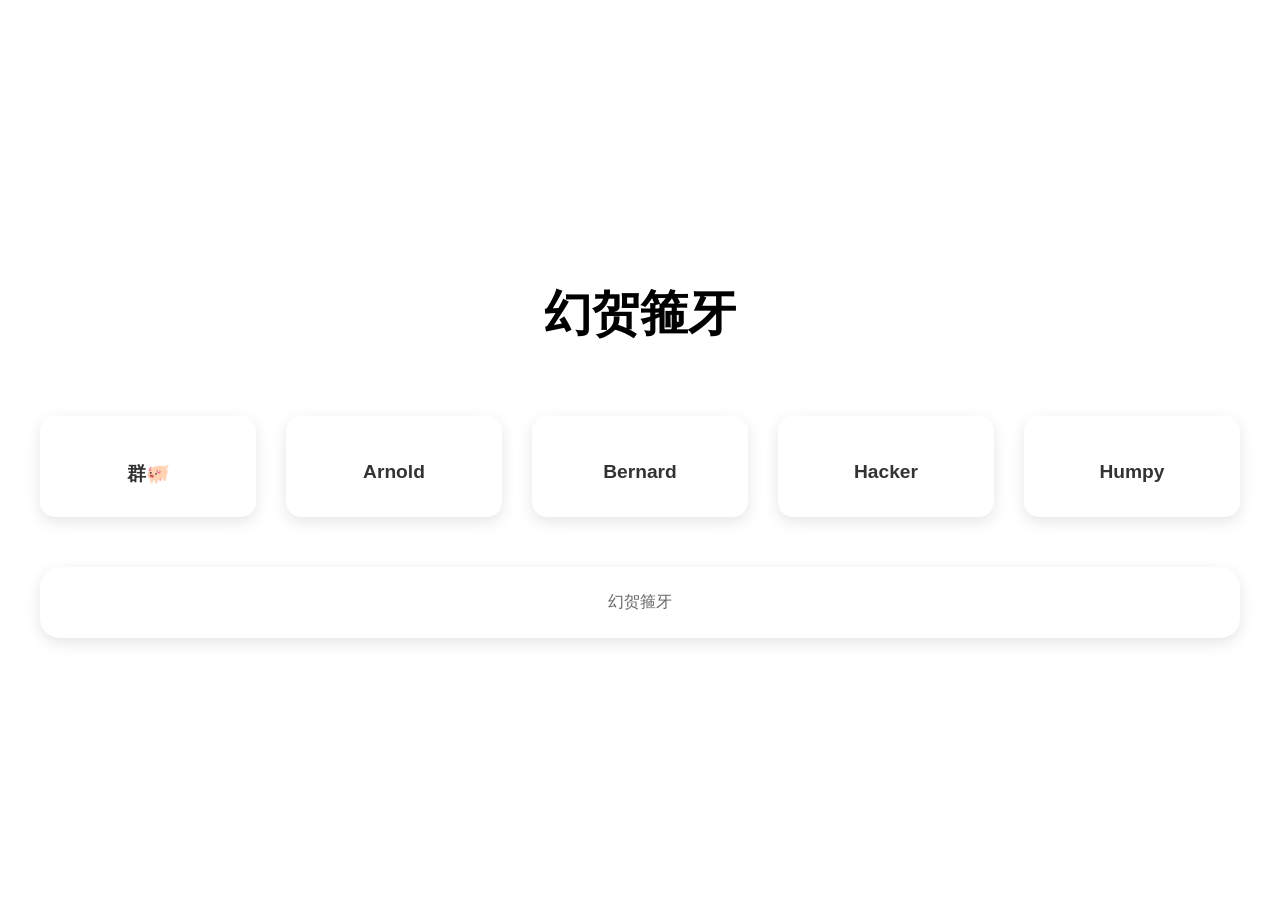
==== group/index.html @ 359fa1c1 "add group project files" ====
<!DOCTYPE html>
<html lang="zh-CN">
<head>
    <meta charset="UTF-8">
    <meta name="viewport" content="width=device-width, initial-scale=1.0">
    <title>幻贺箍牙</title>
    <style>
        * {
            margin: 0;
            padding: 0;
            box-sizing: border-box;
        }

        body {
            font-family: 'Segoe UI', Tahoma, Geneva, Verdana, sans-serif;
            background: white;
            min-height: 100vh;
            display: flex;
            justify-content: center;
            align-items: center;
            padding: 40px;
        }

        .container {
            max-width: 100%;
            width: 100%;
        }

        .group-box {
            background: white;
            border-radius: 0;
            padding: 20px 20px;
            text-align: center;
            margin-bottom: 50px;
            box-shadow: none;
        }

        .group-name {
            font-size: 3rem;
            font-weight: bold;
            color: #333;
        }

        .group-name span {
            color: black;
        }

        .members-grid {
            display: flex;
            justify-content: center;
            gap: 30px;
            margin-bottom: 50px;
            flex-wrap: nowrap;
        }

        .member-card {
            background: white;
            border-radius: 15px;
            padding: 30px 20px;
            text-align: center;
            transition: transform 0.3s, box-shadow 0.3s;
            cursor: pointer;
            box-shadow: 0 5px 15px rgba(0,0,0,0.1);
            flex: 1;
            min-width: 0;
            text-decoration: none;
            color: inherit;
            display: block;
        }

        .member-card:hover {
            transform: translateY(-5px);
            box-shadow: 0 10px 25px rgba(0,0,0,0.2);
        }

        .member-avatar {
            font-size: 3rem;
            margin-bottom: 15px;
        }

        .member-name {
            font-size: 1.2rem;
            font-weight: 600;
            color: #333;
        }

        .footer-box {
            background: white;
            border-radius: 20px;
            padding: 25px;
            text-align: center;
            box-shadow: 0 5px 15px rgba(0,0,0,0.1);
            color: #666;
            font-size: 1rem;
            width: 100%;
        }
/* ========== 手机适配 ========== */
@media (max-width: 768px) {
    body {
        padding: 20px 10px;
    }

    .group-name {
        font-size: 1.8rem;
    }

    .members-grid {
        flex-wrap: wrap;      /* 允许换行 */
        gap: 15px;
        padding: 0 10px;
    }

    .member-card {
        flex: 0 0 calc(50% - 15px);  /* 每行显示2个 */
        min-width: auto;
        padding: 20px 10px;
    }

    .member-avatar {
        font-size: 2.5rem;
    }

    .member-name {
        font-size: 1rem;
    }

    .footer-box {
        font-size: 0.8rem;
        padding: 15px;
    }
}

/* 小手机（宽度小于480px） */
@media (max-width: 480px) {
    .member-card {
        flex: 0 0 calc(50% - 10px);  /* 每行2个 */
    }

    .group-name {
        font-size: 1.5rem;
    }
}
    </style>
</head>
<body>
    <div class="container">
        <div class="group-box">
            <div class="group-name">
                <span>幻贺箍牙</span>
            </div>
        </div>

        <div class="members-grid">
            <a href="群主.html" class="member-card">
                <div class="member-avatar"></div>
                <div class="member-name">群🐖</div>
             </a>

            <a href="Arnold.html" class="member-card">
                <div class="member-avatar"></div>
                <div class="member-name">Arnold</div>
             </a>

            <a href="Bernard.html" class="member-card">
                <div class="member-avatar"></div>
                <div class="member-name">Bernard</div>
             </a>

            <a href="Hacker.html" class="member-card">
                <div class="member-avatar"></div>
                <div class="member-name">Hacker</div>
            </a>

            <a href="Humpy.html" class="member-card">
                <div class="member-avatar"></div>
                <div class="member-name">Humpy</div>
             </a>
        </div>

        <div class="footer-box">
            幻贺箍牙
        </div>
    </div>
</body>
</html>
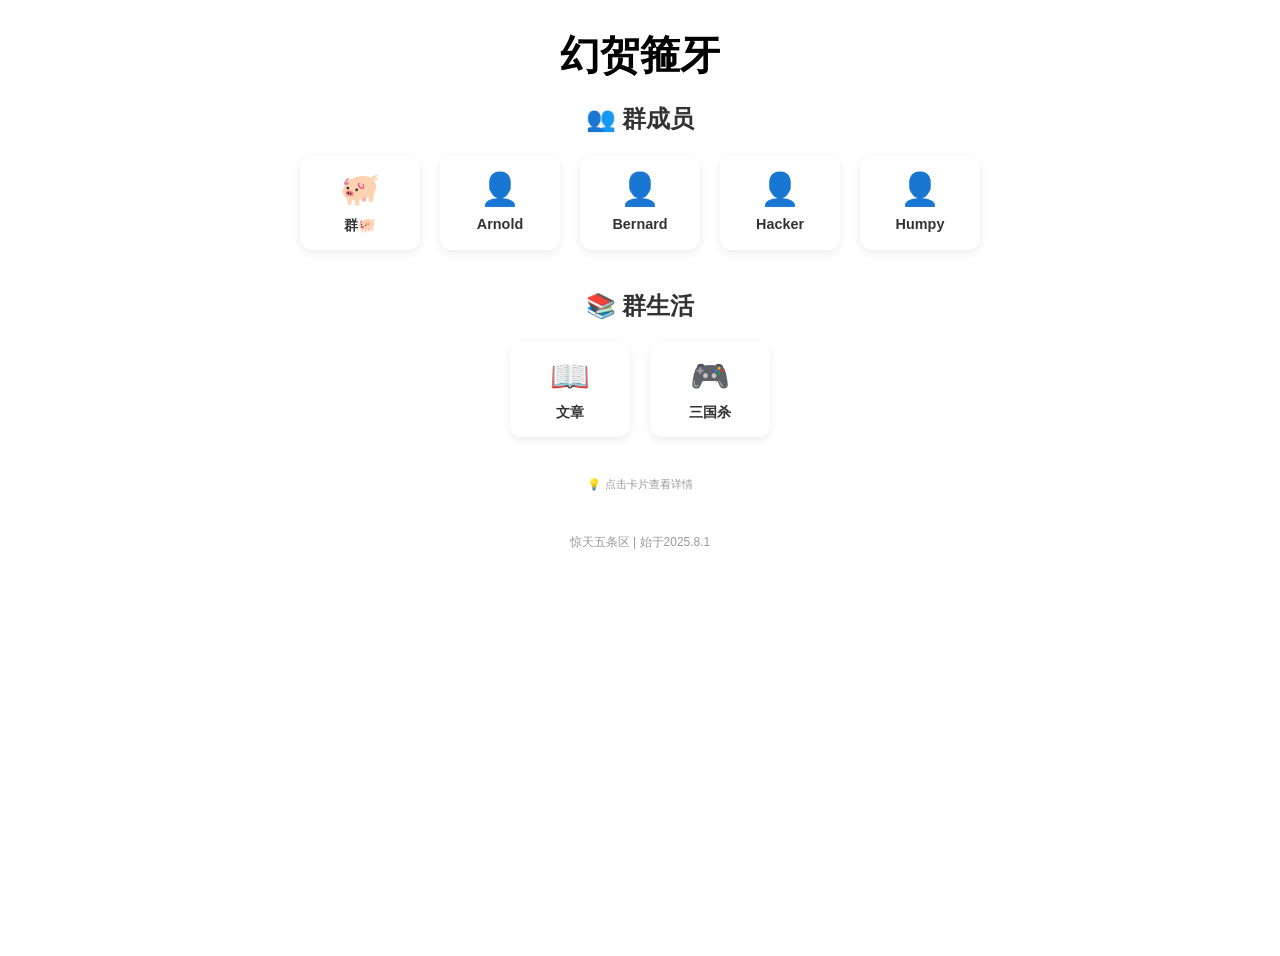
==== commit 26022faa: "上传网站文件 增加了文档和游戏的部分" ====
--- a/group/index.html
+++ b/group/index.html
@@ -1,185 +1,492 @@
-<!DOCTYPE html>
-<html lang="zh-CN">
+<!DOCTYPE html> <!--这是一个html文档，告诉浏览器用标准模式编辑-->
+<html lang="zh-CN"> <!--根标签，声明语言是中文-->
 <head>
-    <meta charset="UTF-8">
-    <meta name="viewport" content="width=device-width, initial-scale=1.0">
-    <title>幻贺箍牙</title>
-    <style>
-        * {
+    <meta charset="UTF-8"> <!--声明字符为UTF-8-->
+    <meta name="viewport" content="width=device-width, initial-scale=1.0"> <!--手机适配-->
+    <title>幻贺箍牙</title> <!--标题-->
+    <style> <!--开始写CSS-->
+        * { /* 第一块：文档声明与头部 */
+            margin: 0; /* 去掉默认外边距 */
+            padding: 0; /* 去掉默认内边距 */
+            box-sizing: border-box; /* 让宽高的计算在width内部 */
+        }
+
+        body { /* 第二块：全局样式和body */
+            font-family: 'Segoe UI', Tahoma, Geneva, Verdana, sans-serif; /* 字体 */
+            background: white;  /* 背景：白色 */
+            min-height: 100vh;  /* 最小高度：沾满整个屏幕视口 */
+            padding: 20px 40px; /* 内边距（上下20 左右40） */
+        }
+
+        /* 第三块：容器样式 */
+        .container { 
+            max-width: 1200px; /* 宽度上限 */
+            margin: 0 auto; /* 上下0，左右自动 实现水平居中 */
+            width: 100%; /* 宽度占满到上限 */
+        }
+
+        .group-name { 
+            font-size: 2.5rem; /* 字号 */
+            font-weight: bold; /* 粗体 */
+            text-align: center; /* 居中 */
+            margin-bottom: 20px; /* 下边距 */
+        }
+
+        /* 第四块：板块和卡片样式 */
+        .section {
+            margin-bottom: 40px; /* 每个板块下方留空白 */   
+        }
+
+        .section-title { 
+            font-size: 1.5rem; /* 字体 */
+            font-weight: bold; /* 粗体 */
+            text-align: center; /* 居中 */
+            margin-bottom: 20px; /* 下边距 */
+            color: #333; /* 色号 */
+        }
+
+        .grid {
+            display: flex; /* 弹性布局，使得能够排成一列 */
+            justify-content: center; /* 子元素水平居中 */
+            gap: 20px;
+            flex-wrap: wrap;
+        }
+
+        .card {
+            background: white; /* 白底 */
+            border-radius: 12px; /* 圆角12像素 */
+            padding: 15px 10px;/* 内边距（上下 左右） */
+            text-align: center; /* 文字居中 */
+            cursor: pointer; /* 鼠标悬停 */
+            flex: 1; /* 弹性放大 */
+            min-width: 80px; /* 最小宽度 */
+            max-width: 100px; /* 宽度最大值 */
+            box-shadow: 0 3px 10px rgba(0,0,0,0.08); /* 阴影效果 */
+            transition: transform 0.2s, box-shadow 0.2s;
+        }
+
+        .card:hover {
+            transform: translateY(-3px);
+            box-shadow: 0 5px 15px rgba(0,0,0,0.15);
+        }
+
+        .card-avatar {
+            font-size: 2rem; /* 头像和emoji大小 */
+            margin-bottom: 8px; /* 和下方名字之间的距离 */
+        }
+
+        .card-name {
+            font-size: 0.9rem; /* 名字字号 */
+            font-weight: 600; /* 半粗体 */
+            color: #333; /* 色号 */
+        }
+
+        /* 第五块：详情区域 - 小批注样式 */
+        .detail-section { /* 外壳容器 */
+            margin: 10px 0 30px; /* 上 左右 下 */
+            text-align: center; /* 内容居中 */
+        }
+
+        .detail-card { /* 点击后出现的卡片详情 */
+            background: #f5f5f5; /* 背景色号 */
+            padding: 8px 15px; /* 内间距 上下 左右 */
+            display: inline-flex; /* 弹性盒子 */
+            align-items: center; /* 垂直居中 */
+            justify-content: center; /* 水平居中 */
+            gap: 12px; /* 子元素间距 */
+            flex-wrap: wrap; /* 换行 */
+        }
+
+        .detail-avatar {/* 头像 */
+            width: 30px; /* 宽度 */
+            height: 30px; /* 高度 */
+            border-radius: 50%; /* 圆形 */
+            object-fit: cover; /* 裁剪方式：覆盖整个区域 */
+        }
+
+        .detail-card h1 {/* 昵称 */
+            font-size: 0.85rem; /* 字号 */
+            color: #333; /* 颜色 */
+        }
+
+        .detail-bio, /* 姓名缩写 */
+        .detail-info p { /* 学校 */
+            font-size: 0.75rem;
+            color: #666;
+        }
+
+        .close-detail { /* 关闭按钮 */
+            padding: 2px 10px; /* 内边距 */
+            background: #ddd; /* 色号 */
+            border: none; /* 无边框 */
+            border-radius: 12px; /* 圆角 */
+            cursor: pointer; /* 手动光标 */
+            font-size: 0.7rem; /* 小字号 */
+        }
+
+        .empty-detail { /* 未点击时的提示样式 */
+            color: #999; /* 色号 */
+            font-size: 0.7rem; /* 小字号 */
+            background: transparent; /* 透明背景 */
+        }
+
+        .open-pdf-btn { /* 打开PDF */
             margin: 0;
-            padding: 0;
-            box-sizing: border-box;
-        }
-
-        body {
-            font-family: 'Segoe UI', Tahoma, Geneva, Verdana, sans-serif;
-            background: white;
-            min-height: 100vh;
+            padding: 4px 12px;
+            background: #4a90d9;
+            color: white;
+            border: none;
+            border-radius: 16px;
+            cursor: pointer;
+            font-size: 0.75rem;
+            transition: background 0.2s;
+        }
+
+        .open-pdf-btn:hover {
+            background: #3a7bc8;
+        }
+
+        /* 游戏板块样式 */
+        .game-gallery {
+            background: #f5f5f5;
+            border-radius: 16px;
+            padding: 20px;
+            text-align: center;
+            display: inline-block;  /* 宽度根据内容自动撑开 */
+            width: auto;            /* 不占满整行 */
+            min-width: 200px;       /* 最小宽度 */
+        }
+
+        .game-images-grid {
             display: flex;
             justify-content: center;
+            gap: 15px;
+            flex-wrap: wrap;
+            margin-bottom: 15px;
+        }
+
+        .game-img-card {
+            cursor: pointer;
+            border-radius: 12px;
+            overflow: hidden;
+            box-shadow: 0 2px 8px rgba(0,0,0,0.1);
+            transition: transform 0.2s;
+            width: 100px;
+        }
+
+        .game-img-card:hover {
+            transform: scale(1.05);
+        }
+
+        .game-thumb {
+            width: 100%;
+            height: 80px;
+            object-fit: cover;
+            display: block;
+        }
+
+        /* 大图弹窗 */
+        .lightbox {
+            display: none;
+            position: fixed;
+            top: 0;
+            left: 0;
+            width: 100%;
+            height: 100%;
+            background: rgba(0,0,0,0.9);
+            z-index: 1000;
+            cursor: pointer;
+            justify-content: center;
             align-items: center;
-            padding: 40px;
-        }
-
-        .container {
-            max-width: 100%;
-            width: 100%;
-        }
-
-        .group-box {
-            background: white;
-            border-radius: 0;
-            padding: 20px 20px;
-            text-align: center;
-            margin-bottom: 50px;
-            box-shadow: none;
-        }
-
-        .group-name {
-            font-size: 3rem;
+        }
+
+        .lightbox-img {
+            max-width: 90%;
+            max-height: 90%;
+            border-radius: 8px;
+        }
+
+        .lightbox-close {
+            position: absolute;
+            top: 20px;
+            right: 35px;
+            color: white;
+            font-size: 40px;
             font-weight: bold;
-            color: #333;
-        }
-
-        .group-name span {
-            color: black;
-        }
-
-        .members-grid {
-            display: flex;
-            justify-content: center;
-            gap: 30px;
-            margin-bottom: 50px;
-            flex-wrap: nowrap;
-        }
-
-        .member-card {
-            background: white;
-            border-radius: 15px;
-            padding: 30px 20px;
-            text-align: center;
-            transition: transform 0.3s, box-shadow 0.3s;
             cursor: pointer;
-            box-shadow: 0 5px 15px rgba(0,0,0,0.1);
-            flex: 1;
-            min-width: 0;
-            text-decoration: none;
-            color: inherit;
-            display: block;
-        }
-
-        .member-card:hover {
-            transform: translateY(-5px);
-            box-shadow: 0 10px 25px rgba(0,0,0,0.2);
-        }
-
-        .member-avatar {
-            font-size: 3rem;
-            margin-bottom: 15px;
-        }
-
-        .member-name {
-            font-size: 1.2rem;
-            font-weight: 600;
-            color: #333;
-        }
-
+        }
+
+        /* 第六块：页脚+手机适配 */
         .footer-box {
-            background: white;
-            border-radius: 20px;
-            padding: 25px;
-            text-align: center;
-            box-shadow: 0 5px 15px rgba(0,0,0,0.1);
-            color: #666;
-            font-size: 1rem;
-            width: 100%;
-        }
-/* ========== 手机适配 ========== */
-@media (max-width: 768px) {
-    body {
-        padding: 20px 10px;
-    }
-
-    .group-name {
-        font-size: 1.8rem;
-    }
-
-    .members-grid {
-        flex-wrap: wrap;      /* 允许换行 */
-        gap: 15px;
-        padding: 0 10px;
-    }
-
-    .member-card {
-        flex: 0 0 calc(50% - 15px);  /* 每行显示2个 */
-        min-width: auto;
-        padding: 20px 10px;
-    }
-
-    .member-avatar {
-        font-size: 2.5rem;
-    }
-
-    .member-name {
-        font-size: 1rem;
-    }
-
-    .footer-box {
-        font-size: 0.8rem;
-        padding: 15px;
-    }
-}
-
-/* 小手机（宽度小于480px） */
-@media (max-width: 480px) {
-    .member-card {
-        flex: 0 0 calc(50% - 10px);  /* 每行2个 */
-    }
-
-    .group-name {
-        font-size: 1.5rem;
-    }
-}
+            background: white; /* 背景色号 */
+            border-radius: 10px; /* 圆角 */
+            padding: 12px; /* 内边距 */
+            text-align: center; /* 居中 */
+            color: #999; /* 文字色号 */
+            font-size: 0.75rem; /* 小字号 */
+            margin-top: 20px; /* 上边距 */
+        }
+
+        /* 手机适配 */
+        @media (max-width: 768px) {
+            body {
+                padding: 15px; /* 上下内边距 */
+            }
+            .group-name {
+                font-size: 1.8rem; /* 群名称缩小 */
+            }
+            .section-title {
+                font-size: 1.2rem; /* 板块标题缩小 */
+            }
+            .card {
+                max-width: 70px; /* 卡片更窄 */
+                padding: 10px 5px;/* 内边距缩小 */
+            }
+            .card-avatar {
+                font-size: 1.5rem; /* 头像缩小 */
+            }
+            .card-name {
+                font-size: 0.7rem;/* 名字字号缩小 */
+            }
+            .detail-card {
+                padding: 5px 12px; /* 详情内边距缩小 */
+                gap: 8px; /* 间距缩小 */
+            }
+            .game-img-card {
+                width: 70px;
+            }
+            .game-thumb {
+                height: 60px;
+            }
+        }
     </style>
 </head>
-<body>
-    <div class="container">
-        <div class="group-box">
-            <div class="group-name">
-                <span>幻贺箍牙</span>
+
+<body> <!--第七块：HTML部分-->
+    <!--容器第一层-->
+    <div class="container"> 
+        <!--容器第二层-->
+        <div class="group-name">幻贺箍牙</div> <!--群名称--> 
+
+        <!-- 群成员 -->
+        <div class="section">
+            <div class="section-title">👥 群成员</div>
+            <div class="grid">
+                <div class="card" data-type="member" data-id="owner">
+                    <div class="card-avatar">🐖</div>
+                    <div class="card-name">群🐖</div>
+                </div>
+                <div class="card" data-type="member" data-id="arnold">
+                    <div class="card-avatar">👤</div>
+                    <div class="card-name">Arnold</div>
+                </div>
+                <div class="card" data-type="member" data-id="bernard">
+                    <div class="card-avatar">👤</div>
+                    <div class="card-name">Bernard</div>
+                </div>
+                <div class="card" data-type="member" data-id="hacker">
+                    <div class="card-avatar">👤</div>
+                    <div class="card-name">Hacker</div>
+                </div>
+                <div class="card" data-type="member" data-id="humpy">
+                    <div class="card-avatar">👤</div>
+                    <div class="card-name">Humpy</div>
+                </div>
             </div>
         </div>
 
-        <div class="members-grid">
-            <a href="群主.html" class="member-card">
-                <div class="member-avatar"></div>
-                <div class="member-name">群🐖</div>
-             </a>
-
-            <a href="Arnold.html" class="member-card">
-                <div class="member-avatar"></div>
-                <div class="member-name">Arnold</div>
-             </a>
-
-            <a href="Bernard.html" class="member-card">
-                <div class="member-avatar"></div>
-                <div class="member-name">Bernard</div>
-             </a>
-
-            <a href="Hacker.html" class="member-card">
-                <div class="member-avatar"></div>
-                <div class="member-name">Hacker</div>
-            </a>
-
-            <a href="Humpy.html" class="member-card">
-                <div class="member-avatar"></div>
-                <div class="member-name">Humpy</div>
-             </a>
+        <!-- 群生活 -->
+        <div class="section">
+            <div class="section-title">📚 群生活</div>
+            <div class="grid">
+                <!-- 文章卡片 -->
+                <div class="card" data-type="life" data-id="text">
+                    <div class="card-avatar">📖</div>
+                    <div class="card-name">文章</div>
+                </div>
+
+                <!-- 游戏相册卡片 -->
+                <div class="card" data-type="game" data-id="game">
+                    <div class="card-avatar">🎮</div>
+                    <div class="card-name">三国杀</div>
+                </div>
+            </div>
         </div>
 
-        <div class="footer-box">
-            幻贺箍牙
+        <!-- 详情展示区 -->
+        <div class="detail-section" id="detailSection">
+            <div class="empty-detail">💡 点击卡片查看详情</div>
         </div>
+
+        <div class="footer-box">惊天五条区 | 始于2025.8.1</div>
     </div>
+
+    <script><!-- 第八块:JavaScript -->
+        // 成员数据 一个对象，存储了每个成员的信息
+        const membersData = {
+            owner: {
+                name: "群🐖",
+                avatar: "群主.jpg",
+                bio: "yrc",
+                info: "北京邮电大学 电子（元）"
+            },
+            arnold: {
+                name: "Arnold",
+                avatar: "Arnold.jpg",
+                bio: "ymz",
+                info: "北京大学 计算机"
+            },
+            bernard: {
+                name: "Bernard",
+                avatar: "Bernard.jpg",
+                bio: "fyl",
+                info: "湖南大学 法学"
+            },
+            hacker: {
+                name: "Hacker",
+                avatar: "Hacker.jpg",
+                bio: "ljr",
+                info: "北京邮电大学 计算机"
+            },
+            humpy: {
+                name: "Humpy",
+                avatar: "Humpy.jpg",
+                bio: "xzh",
+                info: "北京工业大学 微电子"
+            }
+        };
+
+        // 群生活数据
+        const lifeData = {
+            text: {
+                name: "文章",
+                avatar: "📖",
+                pdf: "memorial.pdf"      // PDF 文件路径
+            }
+        };
+
+        // 游戏数据
+        const gameData = {
+            game: {
+                name: "游戏相册",
+                avatar: "🎮",
+                images: ["sanYan.jpg", "sanYang.jpg", "sanFu.jpg", "sanLi.jpg", "sanXie.jpg"]
+            }
+        };
+
+        //获取页面上的详细容器（通过detailsection找到）
+        const detailSection = document.getElementById('detailSection');
+
+        //函数：显示成员详情
+        function showMemberDetail(memberId) {
+            const member = membersData[memberId];
+            if (!member) return;
+
+            const avatarHtml = member.avatar 
+                ? `<img src="${member.avatar}" alt="${member.name}头像" class="detail-avatar">`
+                : `<div class="detail-avatar" style="background:#ddd; width:28px; height:28px; border-radius:50%; display:inline-flex; align-items:center; justify-content:center; font-size:1rem;">👤</div>`;
+
+            detailSection.innerHTML = `
+                <div class="detail-card">
+                    ${avatarHtml}
+                    <h1>${member.name}</h1>
+                    <div class="detail-bio">${member.bio}</div>
+                    <div class="detail-info"><p>${member.info}</p></div>
+                    <button class="close-detail" onclick="closeDetail()">✕</button>
+                </div>
+            `;
+        }
+
+        //函数：显示生活详情
+        function showLifeDetail(lifeId) {
+            const life = lifeData[lifeId];
+            if (!life) return;
+
+            // 判断是否有 pdf 文件（用于文章卡片）
+            if (life.pdf) {
+                detailSection.innerHTML = `
+                    <div class="detail-card">
+                        <div class="detail-avatar" style="background:#ddd; width:28px; height:28px; border-radius:50%; display:inline-flex; align-items:center; justify-content:center; font-size:1.2rem;">${life.avatar}</div>
+                        <h1>${life.name}</h1>
+                        <button class="open-pdf-btn" onclick="window.open('${life.pdf}')">📄 追忆似水年华</button>
+                        <button class="close-detail" onclick="closeDetail()">✕</button>
+                    </div>
+                `;
+                return;
+            }
+        }
+
+        // 函数：显示游戏板块（5张图片缩略图）
+        function showGameDetail(gameId) {
+            const game = gameData[gameId];
+            if (!game) return;
+
+            // 生成5张图片的缩略图
+            let imagesHtml = '';
+            game.images.forEach(img => {
+                imagesHtml += `
+                    <div class="game-img-card" data-img="${img}">
+                        <img src="${img}" alt="游戏图片" class="game-thumb">
+                    </div>
+                `;
+            });
+
+            detailSection.innerHTML = `
+                <div class="game-gallery">
+                    <div class="game-images-grid">
+                        ${imagesHtml}
+                    </div>
+                    <button class="close-detail" onclick="closeDetail()">✕</button>
+                </div>
+            `;
+
+            // 绑定每张图片的点击事件（点击后放大）
+            document.querySelectorAll('.game-img-card').forEach(card => {
+                card.addEventListener('click', function() {
+                    const imgSrc = this.getAttribute('data-img');
+                    showLightbox(imgSrc);
+                });
+            });
+        }
+
+        // 大图弹窗
+        function showLightbox(imgSrc) {
+            const lightbox = document.createElement('div');
+            lightbox.className = 'lightbox';
+            lightbox.innerHTML = `
+                <span class="lightbox-close">&times;</span>
+                <img src="${imgSrc}" class="lightbox-img">
+            `;
+            document.body.appendChild(lightbox);
+            lightbox.style.display = 'flex';
+
+            lightbox.addEventListener('click', function(e) {
+                if (e.target === lightbox || e.target.className === 'lightbox-close') {
+                    lightbox.remove();
+                }
+            });
+        }
+
+        //函数：关闭详情页面
+        function closeDetail() {
+            detailSection.innerHTML = '<div class="empty-detail">💡 点击卡片查看详情</div>';
+        }
+
+        // 绑定所有卡片的点击事件
+        document.querySelectorAll('.card').forEach(card => {
+            card.addEventListener('click', function() {
+                const type = this.getAttribute('data-type');
+                const id = this.getAttribute('data-id');
+                
+                if (type === 'member') {
+                    showMemberDetail(id);
+                } else if (type === 'life') {
+                    showLifeDetail(id);
+                } else if (type === 'game') {
+                    showGameDetail(id);
+                }
+            });
+        });
+    </script>
 </body>
 </html>
